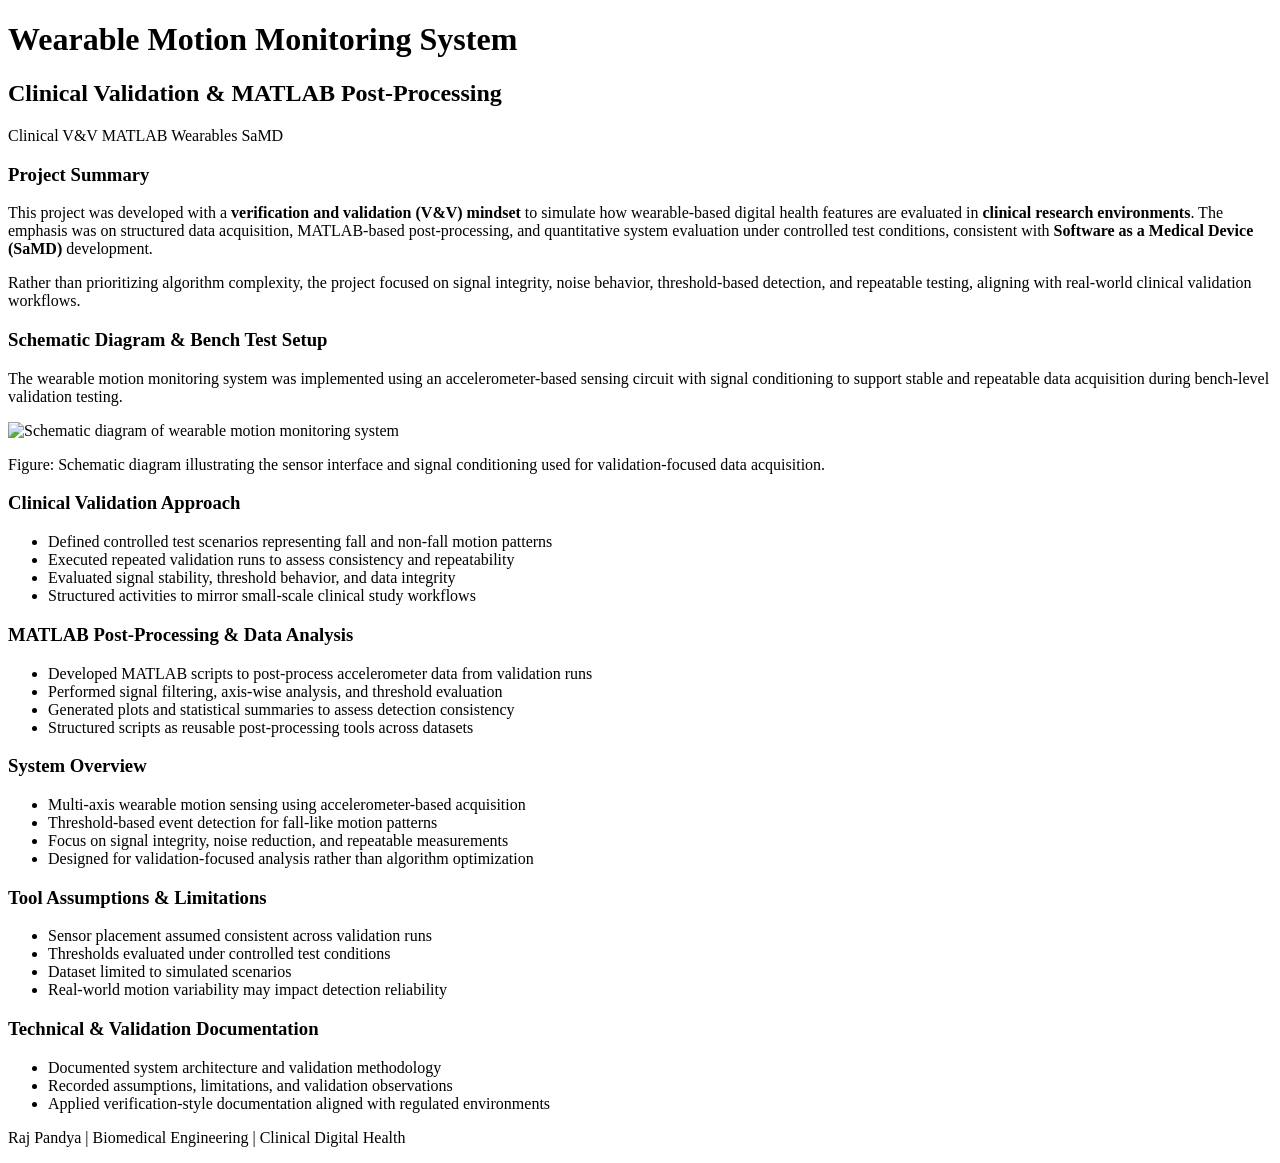
==== index.html @ 47ebea43 "Add schematic diagram and bench test setup section Added schematic diagram and bench test setup sect" ====
<!DOCTYPE html>
<html lang="en">
<head>
  <meta charset="UTF-8" />
  <title>Raj Pandya | Clinical Digital Health Portfolio</title>
  <link rel="stylesheet" href="style.css" />
</head>

<body>
  <div class="container">

    <header class="hero">
      <h1>Wearable Motion Monitoring System</h1>
      <h2>Clinical Validation & MATLAB Post-Processing</h2>

      <div class="tags">
        <span>Clinical V&V</span>
        <span>MATLAB</span>
        <span>Wearables</span>
        <span>SaMD</span>
      </div>
    </header>

    <section class="card">
      <h3>Project Summary</h3>
      <p>
        This project was developed with a <strong>verification and validation (V&V) mindset</strong>
        to simulate how wearable-based digital health features are evaluated in
        <strong>clinical research environments</strong>.
        The emphasis was on structured data acquisition, MATLAB-based post-processing,
        and quantitative system evaluation under controlled test conditions,
        consistent with <strong>Software as a Medical Device (SaMD)</strong> development.
      </p>
      <p>
        Rather than prioritizing algorithm complexity, the project focused on
        signal integrity, noise behavior, threshold-based detection, and repeatable testing,
        aligning with real-world clinical validation workflows.
      </p>
    </section>
    <section class="card">
  <h3>Schematic Diagram & Bench Test Setup</h3>

  <p>
    The wearable motion monitoring system was implemented using an accelerometer-based
    sensing circuit with signal conditioning to support stable and repeatable data acquisition
    during bench-level validation testing.
  </p>

  <img
    src="assets/images/wearable_motion_schematic.png"
    alt="Schematic diagram of wearable motion monitoring system"
    class="project-image"
  />

  <p class="image-caption">
    Figure: Schematic diagram illustrating the sensor interface and signal conditioning
    used for validation-focused data acquisition.
  </p>
</section>


    <section class="card">
      <h3>Clinical Validation Approach</h3>
      <ul>
        <li>Defined controlled test scenarios representing fall and non-fall motion patterns</li>
        <li>Executed repeated validation runs to assess consistency and repeatability</li>
        <li>Evaluated signal stability, threshold behavior, and data integrity</li>
        <li>Structured activities to mirror small-scale clinical study workflows</li>
      </ul>
    </section>

    <section class="card">
      <h3>MATLAB Post-Processing & Data Analysis</h3>
      <ul>
        <li>Developed MATLAB scripts to post-process accelerometer data from validation runs</li>
        <li>Performed signal filtering, axis-wise analysis, and threshold evaluation</li>
        <li>Generated plots and statistical summaries to assess detection consistency</li>
        <li>Structured scripts as reusable post-processing tools across datasets</li>
      </ul>
    </section>

    <section class="card">
      <h3>System Overview</h3>
      <ul>
        <li>Multi-axis wearable motion sensing using accelerometer-based acquisition</li>
        <li>Threshold-based event detection for fall-like motion patterns</li>
        <li>Focus on signal integrity, noise reduction, and repeatable measurements</li>
        <li>Designed for validation-focused analysis rather than algorithm optimization</li>
      </ul>
    </section>

    <section class="card">
      <h3>Tool Assumptions & Limitations</h3>
      <ul>
        <li>Sensor placement assumed consistent across validation runs</li>
        <li>Thresholds evaluated under controlled test conditions</li>
        <li>Dataset limited to simulated scenarios</li>
        <li>Real-world motion variability may impact detection reliability</li>
      </ul>
    </section>

    <section class="card">
      <h3>Technical & Validation Documentation</h3>
      <ul>
        <li>Documented system architecture and validation methodology</li>
        <li>Recorded assumptions, limitations, and validation observations</li>
        <li>Applied verification-style documentation aligned with regulated environments</li>
      </ul>
    </section>

    <footer>
      <p>Raj Pandya | Biomedical Engineering | Clinical Digital Health</p>
    </footer>

  </div>
</body>
</html>
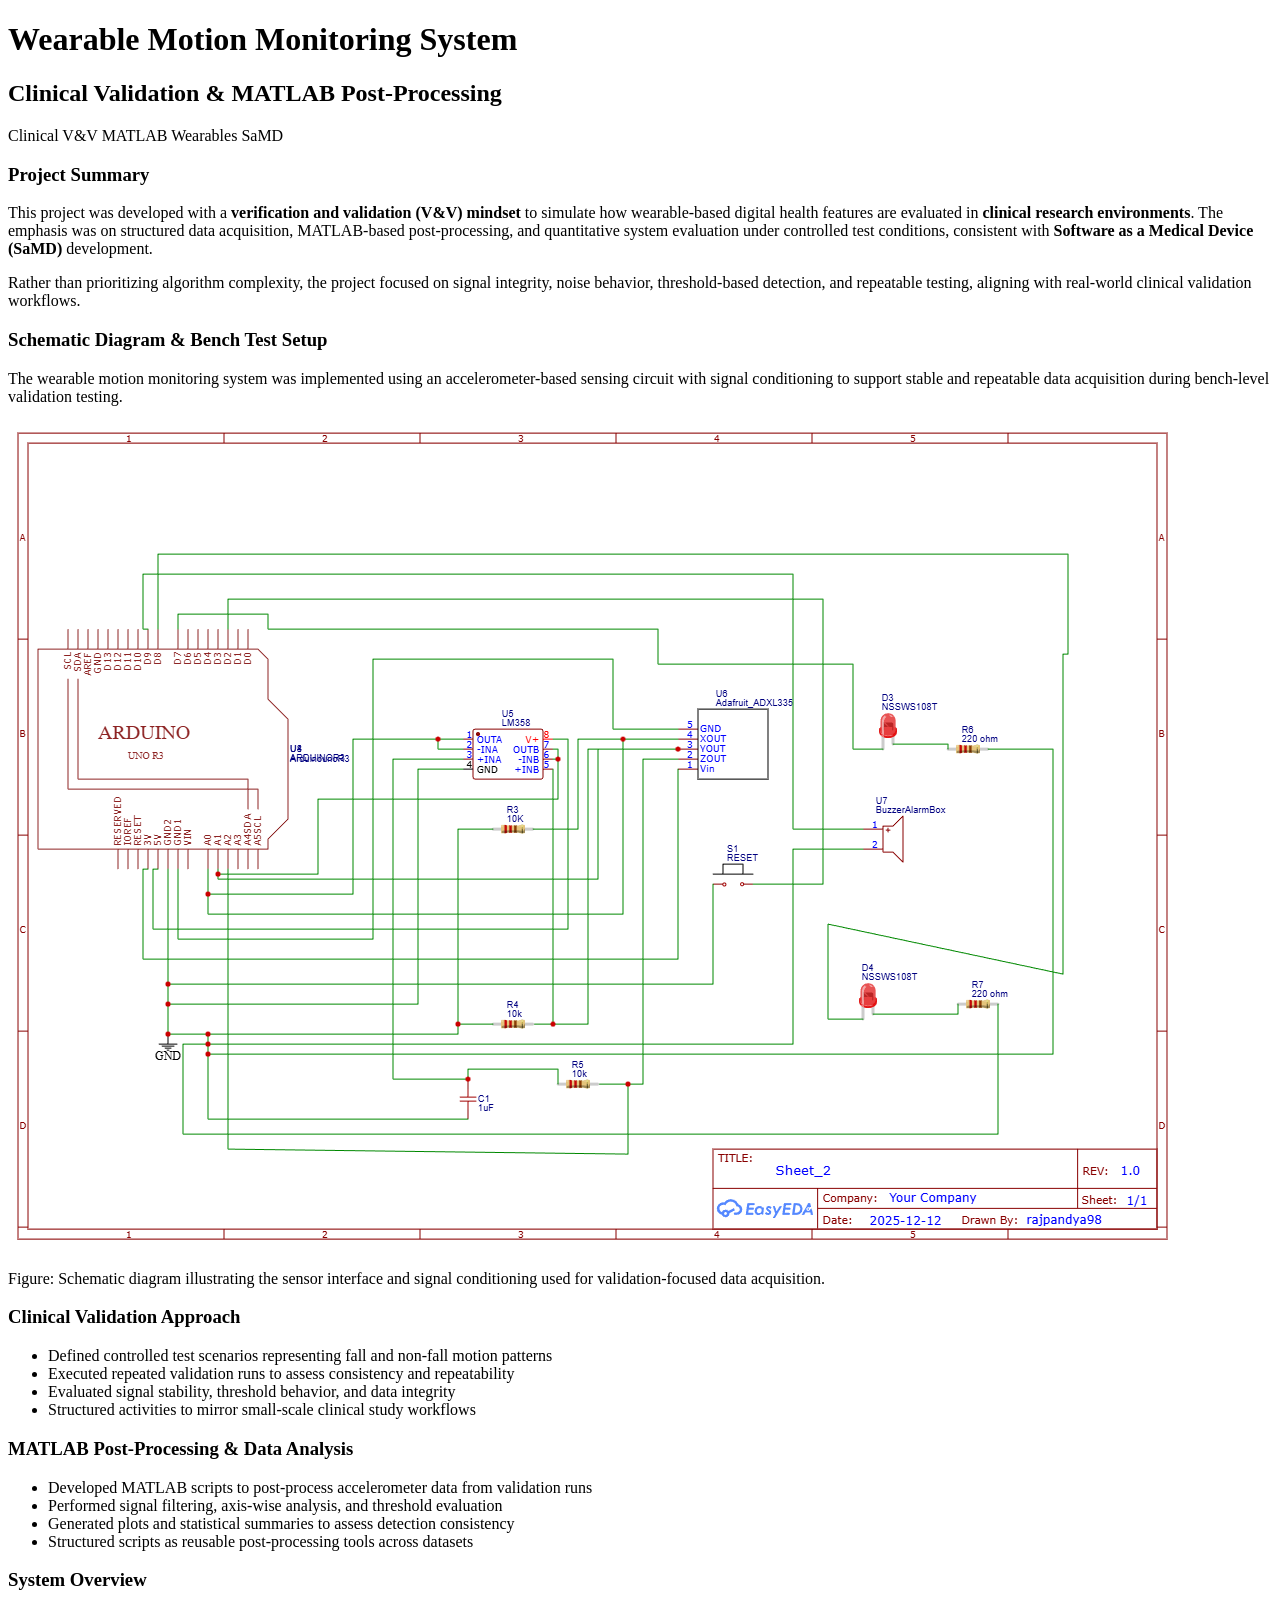
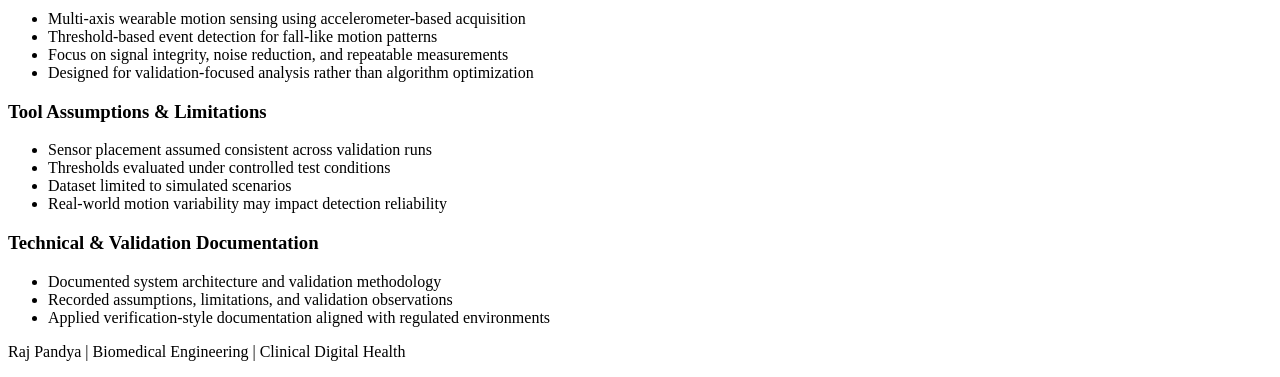
==== commit f10e38e3: "Update image source path in index.html" ====
--- a/index.html
+++ b/index.html
@@ -47,7 +47,7 @@
   </p>
 
   <img
-    src="assets/images/wearable_motion_schematic.png"
+    src="wearable_motion_schematic.png"
     alt="Schematic diagram of wearable motion monitoring system"
     class="project-image"
   />
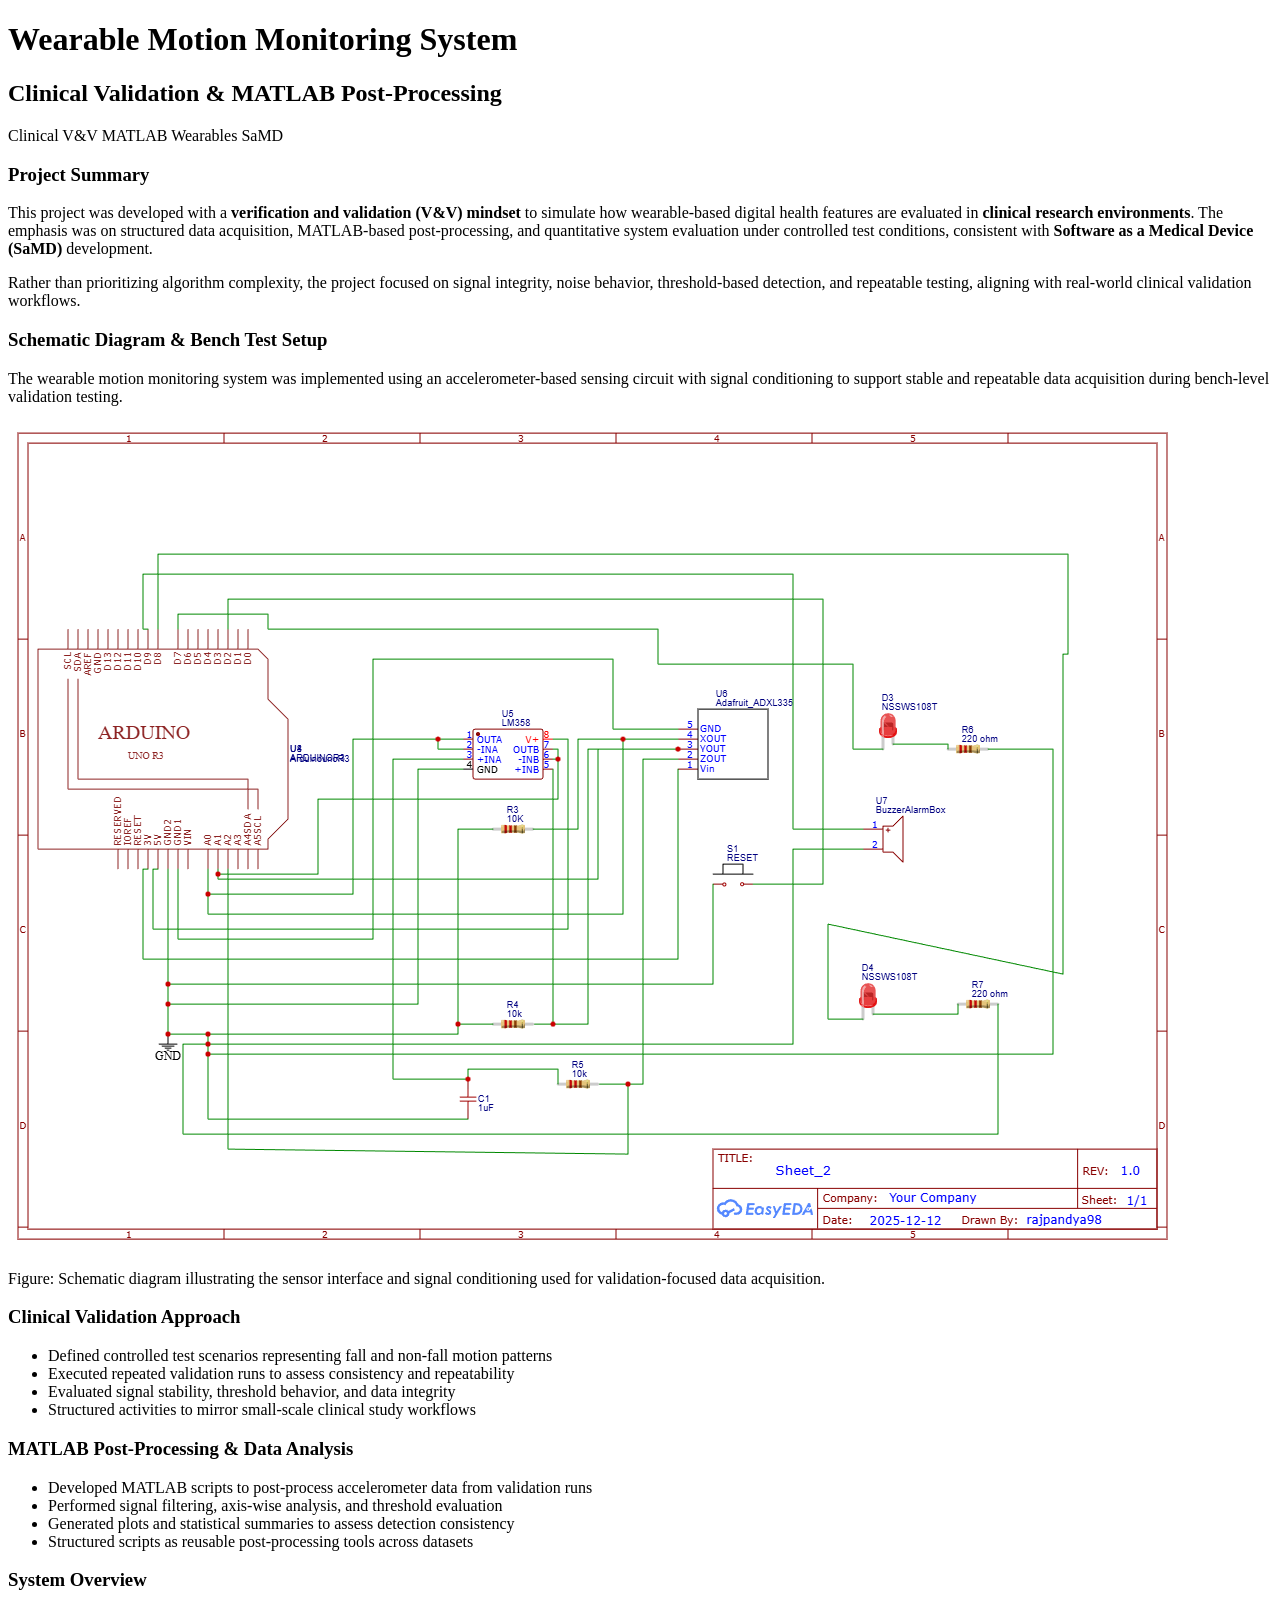
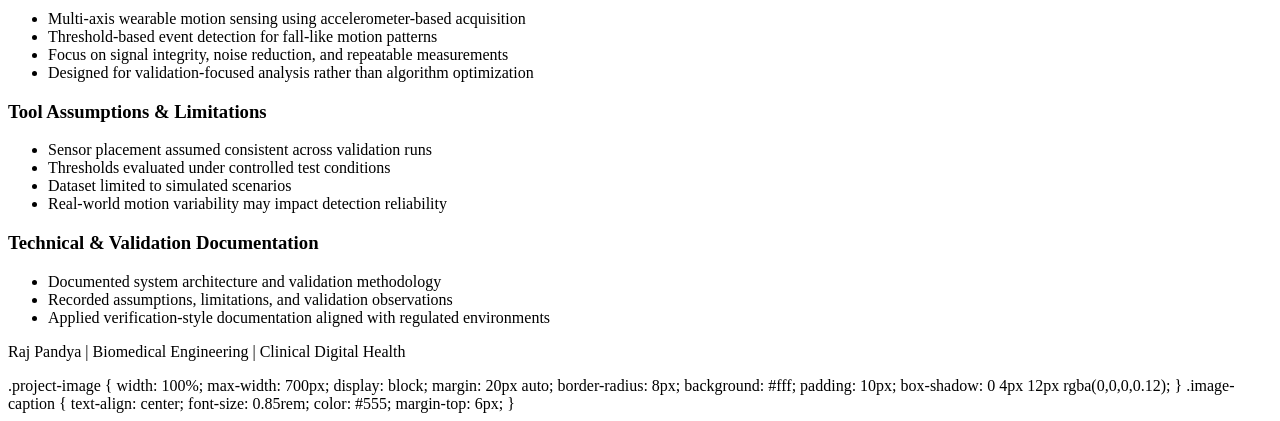
==== commit e258007e: "Add styles for project images and captions Added styles for project images and captions." ====
--- a/index.html
+++ b/index.html
@@ -115,3 +115,22 @@
   </div>
 </body>
 </html>
+
+.project-image {
+  width: 100%;
+  max-width: 700px;
+  display: block;
+  margin: 20px auto;
+  border-radius: 8px;
+  background: #fff;
+  padding: 10px;
+  box-shadow: 0 4px 12px rgba(0,0,0,0.12);
+}
+
+.image-caption {
+  text-align: center;
+  font-size: 0.85rem;
+  color: #555;
+  margin-top: 6px;
+}
+
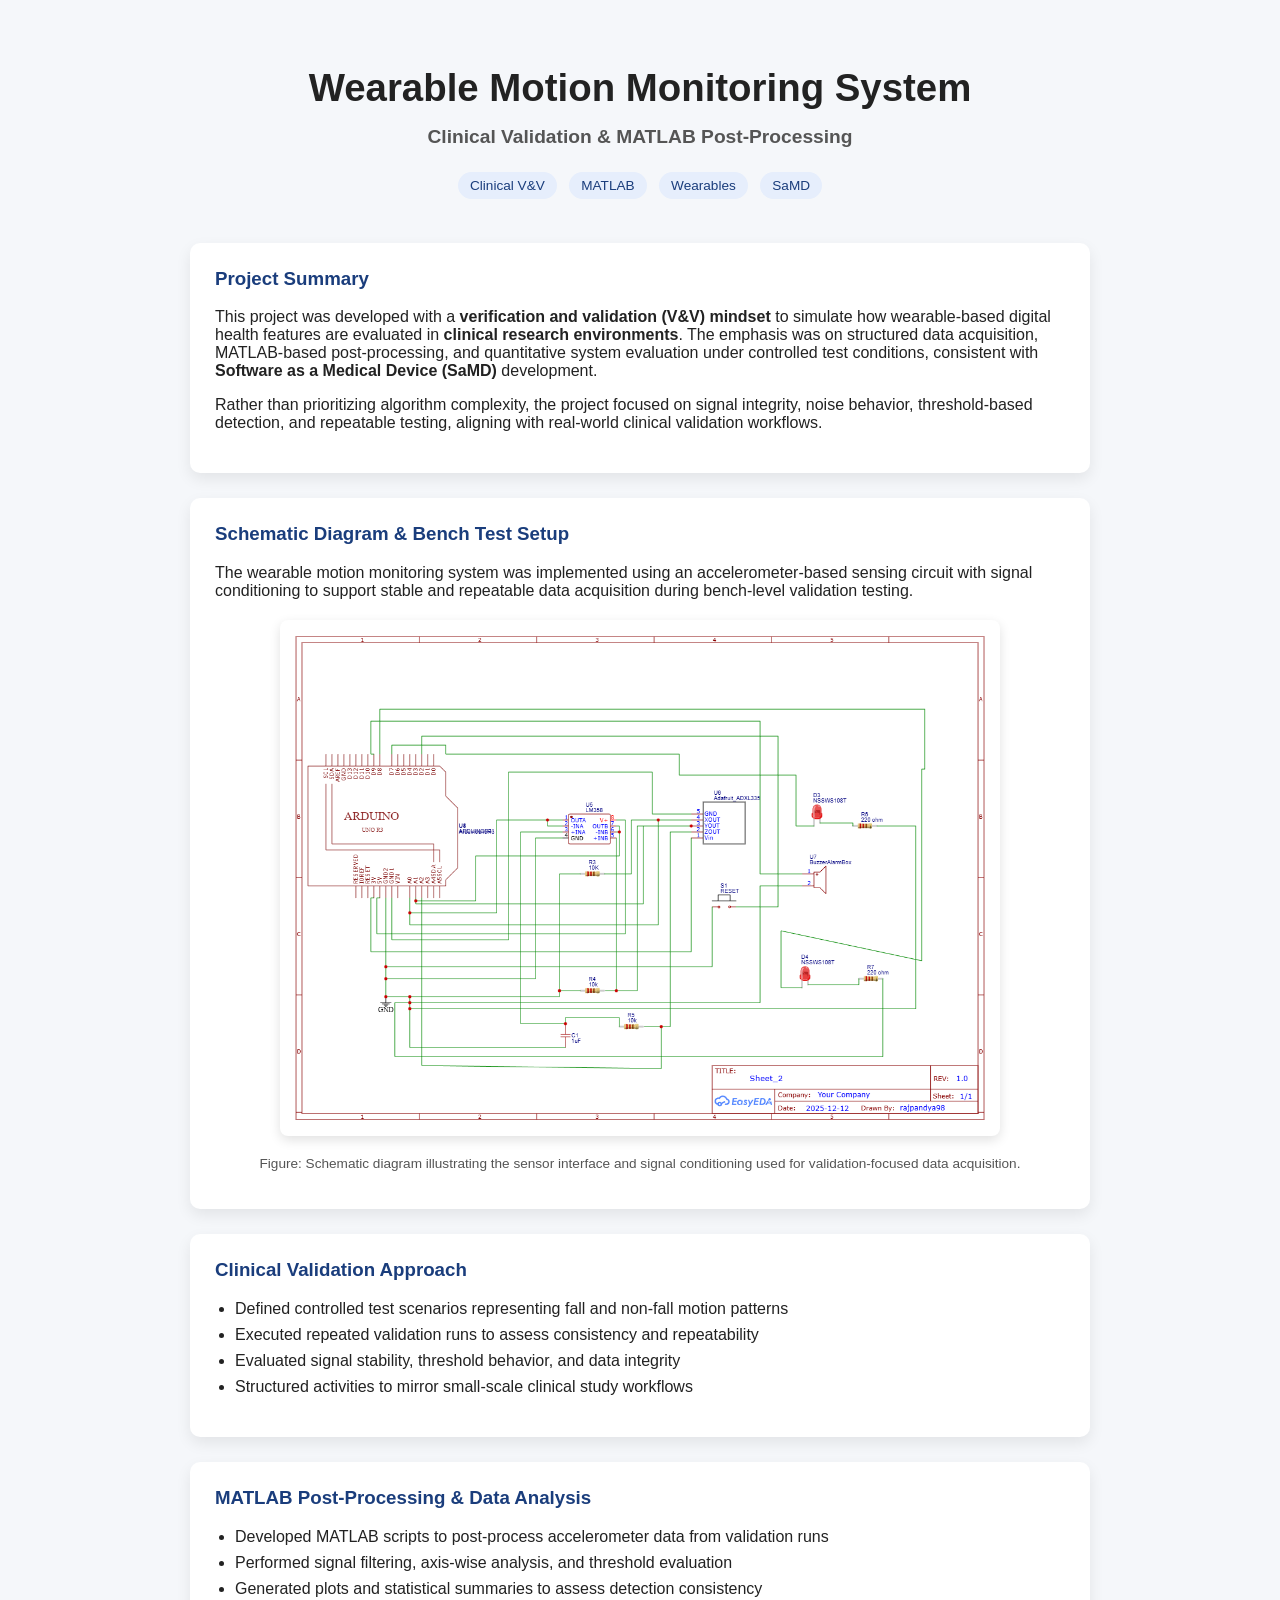
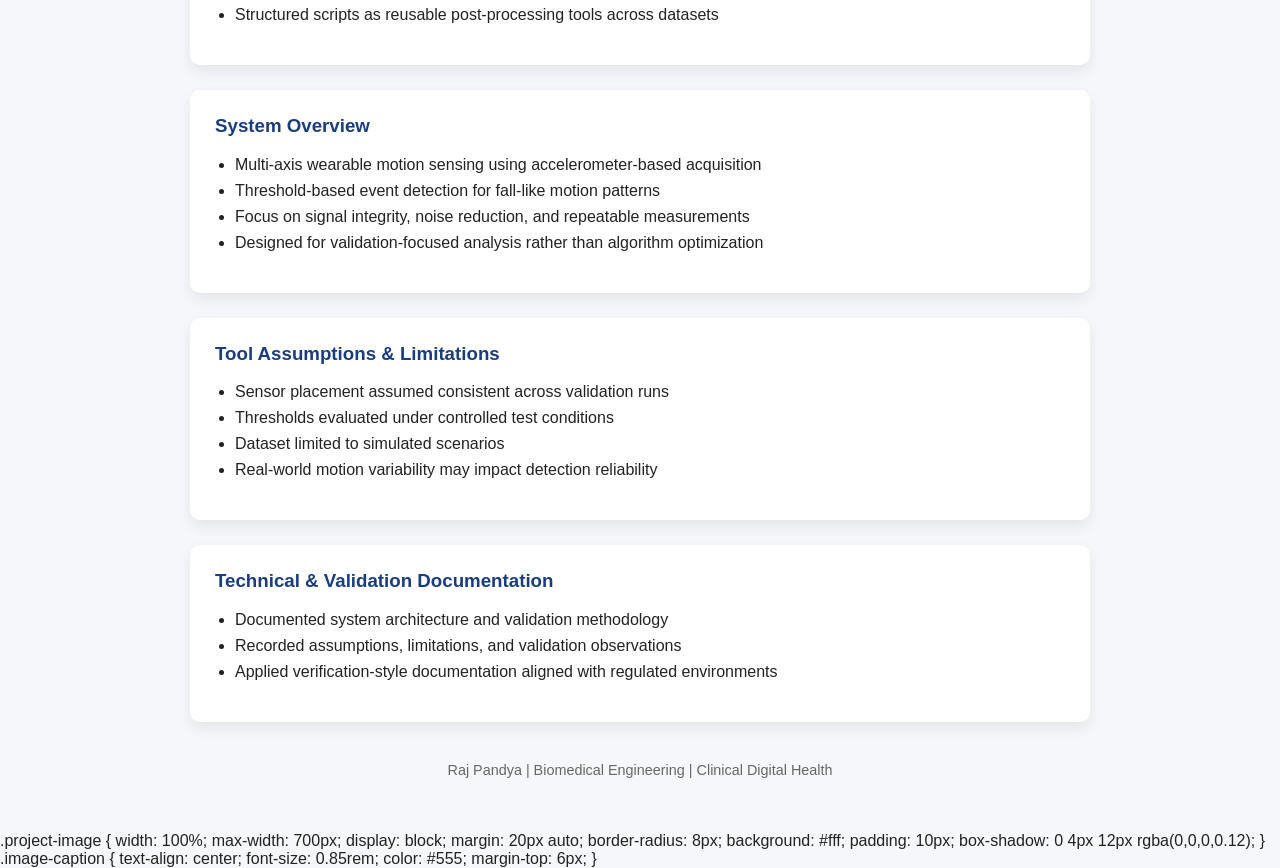
==== commit 383a90ce: "Fix HTML link tag self-closing syntax" ====
--- a/index.html
+++ b/index.html
@@ -3,7 +3,7 @@
 <head>
   <meta charset="UTF-8" />
   <title>Raj Pandya | Clinical Digital Health Portfolio</title>
-  <link rel="stylesheet" href="style.css" />
+ <link rel="stylesheet" href="style.css">
 </head>
 
 <body>
--- a/style.css
+++ b/style.css
@@ -0,0 +1,102 @@
+body {
+  font-family: "Segoe UI", Arial, sans-serif;
+  background-color: #f5f7fa;
+  color: #222;
+  margin: 0;
+  padding: 0;
+}
+
+.container {
+  max-width: 900px;
+  margin: auto;
+  padding: 40px 20px;
+}
+
+.hero {
+  text-align: center;
+  margin-bottom: 40px;
+}
+
+.hero h1 {
+  font-size: 2.4rem;
+  margin-bottom: 10px;
+}
+
+.hero h2 {
+  font-size: 1.2rem;
+  color: #555;
+  margin-bottom: 20px;
+}
+
+.tags span {
+  display: inline-block;
+  background: #e6eefc;
+  color: #1a3d7c;
+  padding: 6px 12px;
+  border-radius: 20px;
+  font-size: 0.85rem;
+  margin: 4px;
+}
+
+.card {
+  background: white;
+  border-radius: 10px;
+  padding: 25px;
+  margin-bottom: 25px;
+  box-shadow: 0 6px 15px rgba(0,0,0,0.08);
+}
+
+.card h3 {
+  margin-top: 0;
+  color: #1a3d7c;
+}
+
+.card ul {
+  padding-left: 20px;
+}
+
+.card li {
+  margin-bottom: 8px;
+}
+
+.project-image {
+  width: 100%;
+  max-width: 700px;
+  display: block;
+  margin: 20px auto;
+  border-radius: 8px;
+  background: #fff;
+  padding: 10px;
+  box-shadow: 0 4px 12px rgba(0,0,0,0.12);
+}
+
+.image-caption {
+  text-align: center;
+  font-size: 0.85rem;
+  color: #555;
+  margin-top: 6px;
+}
+
+.video-container {
+  position: relative;
+  padding-bottom: 56.25%;
+  height: 0;
+  overflow: hidden;
+  border-radius: 10px;
+  margin-top: 15px;
+}
+
+.video-container iframe {
+  position: absolute;
+  top: 0;
+  left: 0;
+  width: 100%;
+  height: 100%;
+}
+
+footer {
+  text-align: center;
+  color: #666;
+  font-size: 0.9rem;
+  margin-top: 40px;
+}
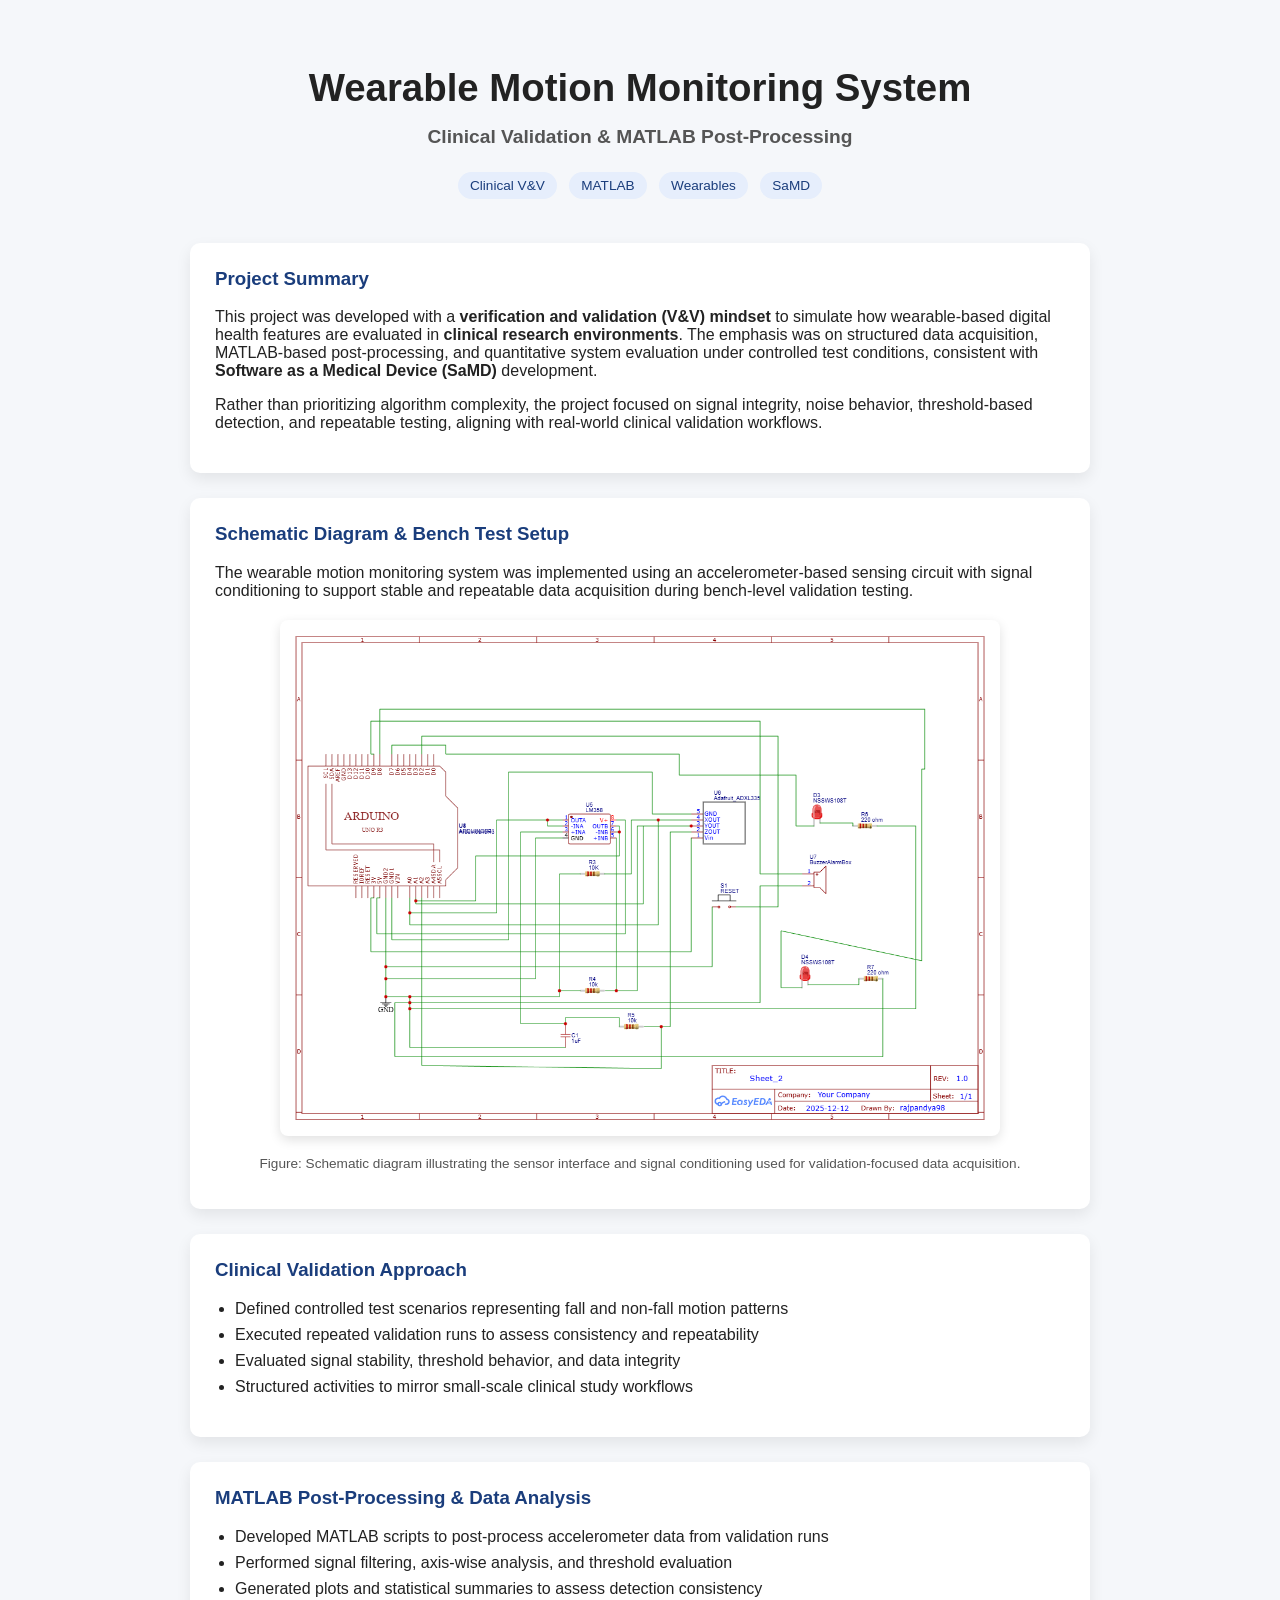
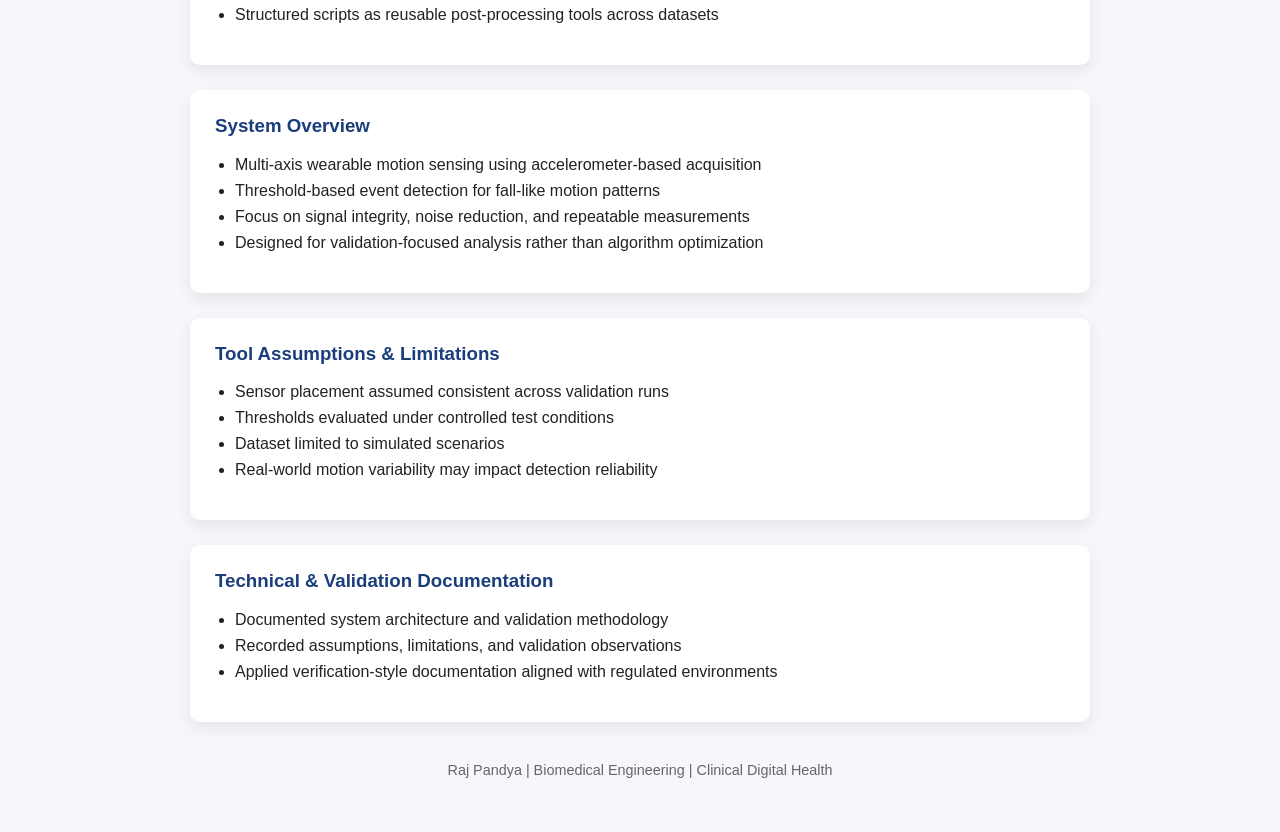
==== commit 28e543aa: "Remove project image and caption styles Removed CSS styles for project image and caption." ====
--- a/index.html
+++ b/index.html
@@ -116,21 +116,3 @@
 </body>
 </html>
 
-.project-image {
-  width: 100%;
-  max-width: 700px;
-  display: block;
-  margin: 20px auto;
-  border-radius: 8px;
-  background: #fff;
-  padding: 10px;
-  box-shadow: 0 4px 12px rgba(0,0,0,0.12);
-}
-
-.image-caption {
-  text-align: center;
-  font-size: 0.85rem;
-  color: #555;
-  margin-top: 6px;
-}
-
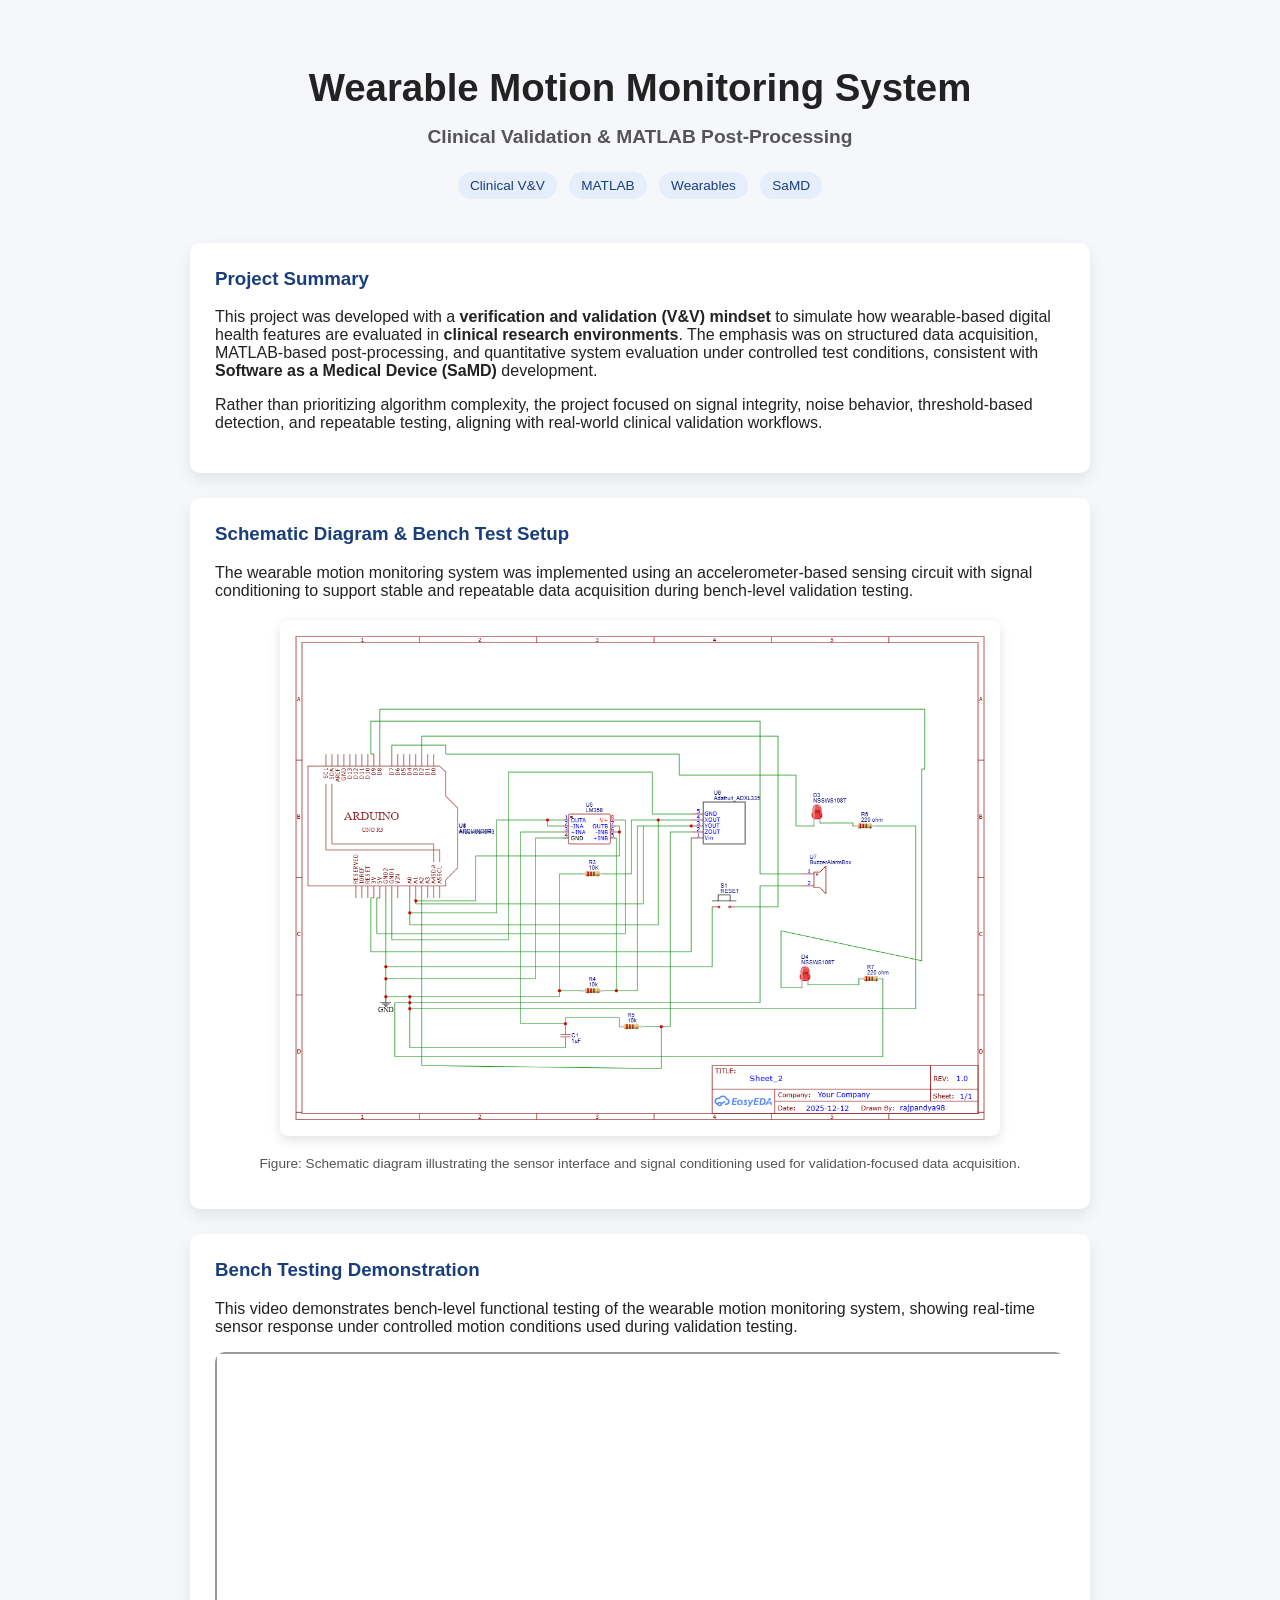
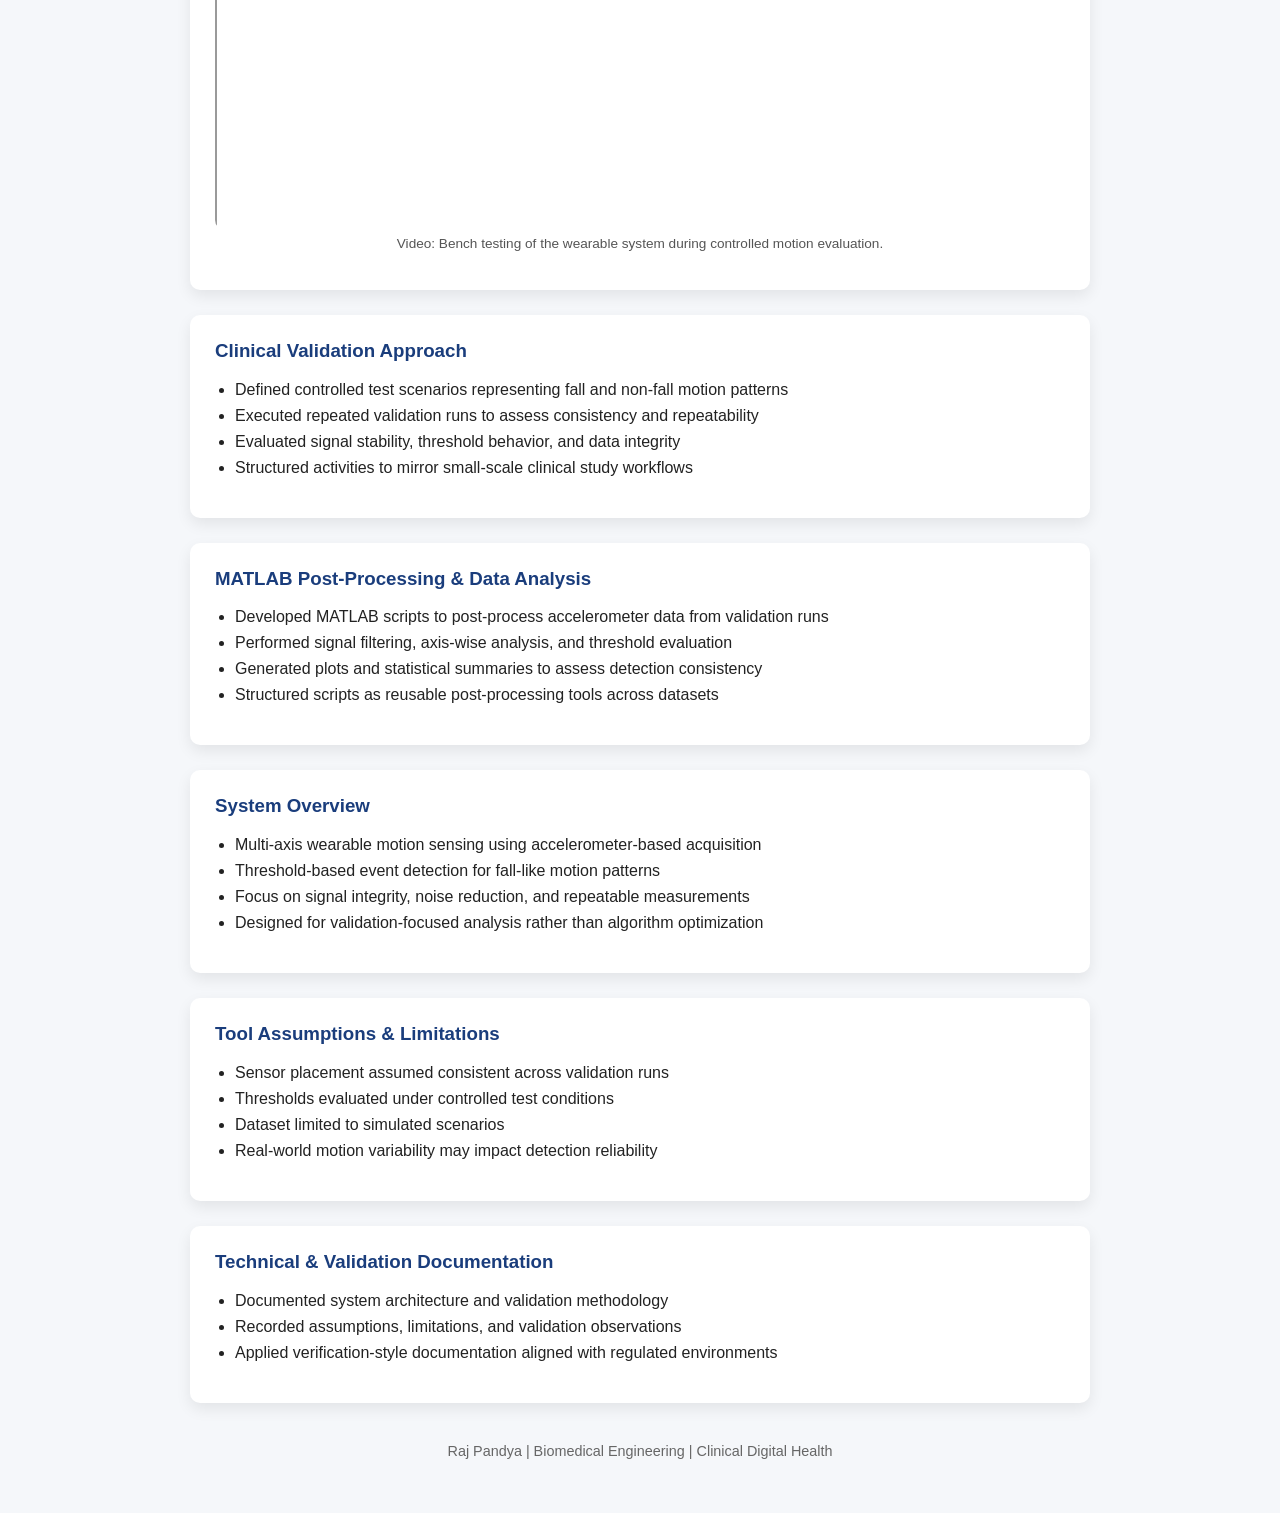
==== commit 017ff184: "Add bench testing demonstration section Added a section for bench testing demonstration with video." ====
--- a/index.html
+++ b/index.html
@@ -55,6 +55,26 @@
   <p class="image-caption">
     Figure: Schematic diagram illustrating the sensor interface and signal conditioning
     used for validation-focused data acquisition.
+  </p>    
+</section>
+<section class="card">
+  <h3>Bench Testing Demonstration</h3>
+
+  <p>
+    This video demonstrates bench-level functional testing of the wearable motion
+    monitoring system, showing real-time sensor response under controlled motion
+    conditions used during validation testing.
+  </p>
+
+  <div class="video-container">
+    <iframe
+      src="https://drive.google.com/file/d/1nckBxTOEhTz1Xihux_kiyo4X2bBspuQq/view?usp=drive_link"
+      allow="autoplay">
+    </iframe>
+  </div>
+
+  <p class="image-caption">
+    Video: Bench testing of the wearable system during controlled motion evaluation.
   </p>
 </section>
 
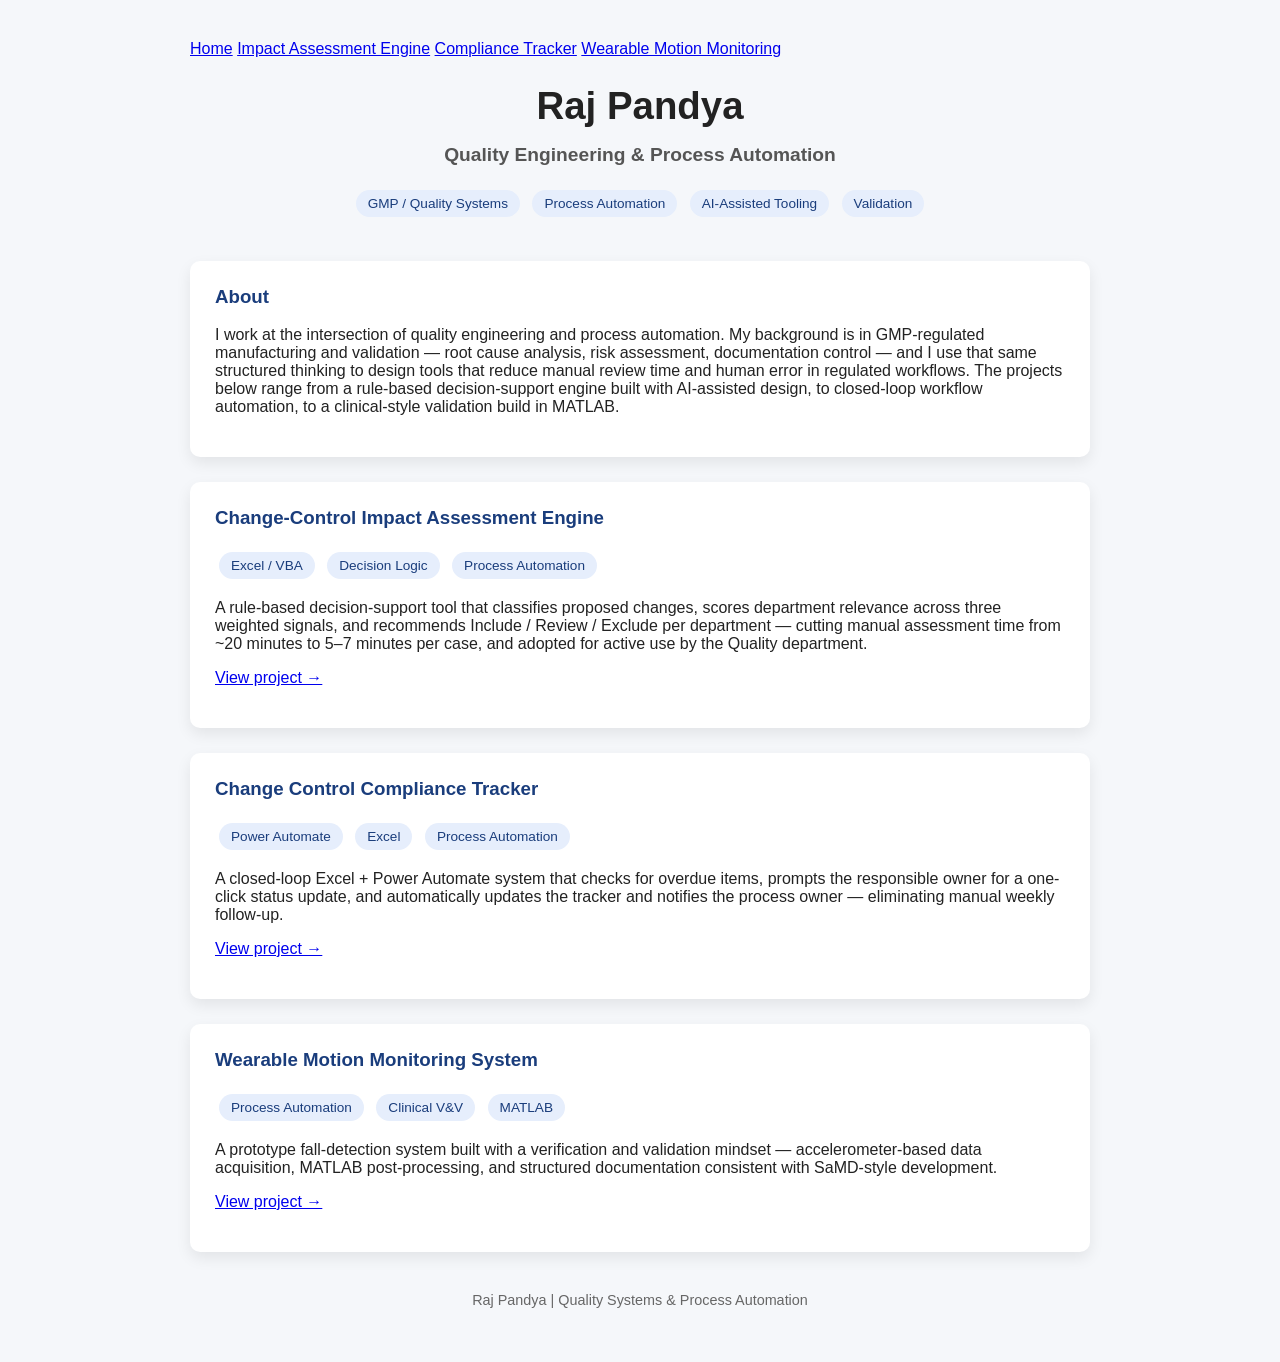
==== commit 002ee6d2: "Update title and content for quality systems focus" ====
--- a/index.html
+++ b/index.html
@@ -2,137 +2,97 @@
 <html lang="en">
 <head>
   <meta charset="UTF-8" />
-  <title>Raj Pandya | Clinical Digital Health Portfolio</title>
+  <title>Raj Pandya | Quality Systems & Process Automation</title>
  <link rel="stylesheet" href="style.css">
 </head>
 
 <body>
   <div class="container">
 
+    <nav class="site-nav">
+      <a href="index.html" class="active">Home</a>
+      <a href="impact-assessment-engine.html">Impact Assessment Engine</a>
+      <a href="compliance-tracker.html">Compliance Tracker</a>
+      <a href="wearable-monitoring.html">Wearable Motion Monitoring</a>
+    </nav>
+
     <header class="hero">
-      <h1>Wearable Motion Monitoring System</h1>
-      <h2>Clinical Validation & MATLAB Post-Processing</h2>
+      <h1>Raj Pandya</h1>
+      <h2>Quality Engineering &amp; Process Automation</h2>
 
       <div class="tags">
-        <span>Clinical V&V</span>
-        <span>MATLAB</span>
-        <span>Wearables</span>
-        <span>SaMD</span>
+        <span>GMP / Quality Systems</span>
+        <span>Process Automation</span>
+        <span>AI-Assisted Tooling</span>
+        <span>Validation</span>
       </div>
     </header>
 
     <section class="card">
-      <h3>Project Summary</h3>
+      <h3>About</h3>
       <p>
-        This project was developed with a <strong>verification and validation (V&V) mindset</strong>
-        to simulate how wearable-based digital health features are evaluated in
-        <strong>clinical research environments</strong>.
-        The emphasis was on structured data acquisition, MATLAB-based post-processing,
-        and quantitative system evaluation under controlled test conditions,
-        consistent with <strong>Software as a Medical Device (SaMD)</strong> development.
+        I work at the intersection of quality engineering and process automation.
+        My background is in GMP-regulated manufacturing and validation &mdash; root
+        cause analysis, risk assessment, documentation control &mdash; and I use that
+        same structured thinking to design tools that reduce manual review time and
+        human error in regulated workflows. The projects below range from a rule-based
+        decision-support engine built with AI-assisted design, to closed-loop workflow
+        automation, to a clinical-style validation build in MATLAB.
       </p>
-      <p>
-        Rather than prioritizing algorithm complexity, the project focused on
-        signal integrity, noise behavior, threshold-based detection, and repeatable testing,
-        aligning with real-world clinical validation workflows.
-      </p>
-    </section>
-    <section class="card">
-  <h3>Schematic Diagram & Bench Test Setup</h3>
-
-  <p>
-    The wearable motion monitoring system was implemented using an accelerometer-based
-    sensing circuit with signal conditioning to support stable and repeatable data acquisition
-    during bench-level validation testing.
-  </p>
-
-  <img
-    src="wearable_motion_schematic.png"
-    alt="Schematic diagram of wearable motion monitoring system"
-    class="project-image"
-  />
-
-  <p class="image-caption">
-    Figure: Schematic diagram illustrating the sensor interface and signal conditioning
-    used for validation-focused data acquisition.
-  </p>    
-</section>
-<section class="card">
-  <h3>Bench Testing Demonstration</h3>
-
-  <p>
-    This video demonstrates bench-level functional testing of the wearable motion
-    monitoring system, showing real-time sensor response under controlled motion
-    conditions used during validation testing.
-  </p>
-
-  <div class="video-container">
-    <iframe
-      src="https://drive.google.com/file/d/1nckBxTOEhTz1Xihux_kiyo4X2bBspuQq/view?usp=drive_link"
-      allow="autoplay">
-    </iframe>
-  </div>
-
-  <p class="image-caption">
-    Video: Bench testing of the wearable system during controlled motion evaluation.
-  </p>
-</section>
-
-
-    <section class="card">
-      <h3>Clinical Validation Approach</h3>
-      <ul>
-        <li>Defined controlled test scenarios representing fall and non-fall motion patterns</li>
-        <li>Executed repeated validation runs to assess consistency and repeatability</li>
-        <li>Evaluated signal stability, threshold behavior, and data integrity</li>
-        <li>Structured activities to mirror small-scale clinical study workflows</li>
-      </ul>
     </section>
 
     <section class="card">
-      <h3>MATLAB Post-Processing & Data Analysis</h3>
-      <ul>
-        <li>Developed MATLAB scripts to post-process accelerometer data from validation runs</li>
-        <li>Performed signal filtering, axis-wise analysis, and threshold evaluation</li>
-        <li>Generated plots and statistical summaries to assess detection consistency</li>
-        <li>Structured scripts as reusable post-processing tools across datasets</li>
-      </ul>
+      <h3>Change-Control Impact Assessment Engine</h3>
+      <div class="tags">
+        <span>Excel / VBA</span>
+        <span>Decision Logic</span>
+        <span>Process Automation</span>
+      </div>
+      <p>
+        A rule-based decision-support tool that classifies proposed changes, scores
+        department relevance across three weighted signals, and recommends
+        Include / Review / Exclude per department &mdash; cutting manual assessment
+        time from ~20 minutes to 5&ndash;7 minutes per case, and adopted for active
+        use by the Quality department.
+      </p>
+      <p><a href="impact-assessment-engine.html">View project &rarr;</a></p>
     </section>
 
     <section class="card">
-      <h3>System Overview</h3>
-      <ul>
-        <li>Multi-axis wearable motion sensing using accelerometer-based acquisition</li>
-        <li>Threshold-based event detection for fall-like motion patterns</li>
-        <li>Focus on signal integrity, noise reduction, and repeatable measurements</li>
-        <li>Designed for validation-focused analysis rather than algorithm optimization</li>
-      </ul>
+      <h3>Change Control Compliance Tracker</h3>
+      <div class="tags">
+        <span>Power Automate</span>
+        <span>Excel</span>
+        <span>Process Automation</span>
+      </div>
+      <p>
+        A closed-loop Excel + Power Automate system that checks for overdue items,
+        prompts the responsible owner for a one-click status update, and automatically
+        updates the tracker and notifies the process owner &mdash; eliminating manual
+        weekly follow-up.
+      </p>
+      <p><a href="compliance-tracker.html">View project &rarr;</a></p>
     </section>
 
     <section class="card">
-      <h3>Tool Assumptions & Limitations</h3>
-      <ul>
-        <li>Sensor placement assumed consistent across validation runs</li>
-        <li>Thresholds evaluated under controlled test conditions</li>
-        <li>Dataset limited to simulated scenarios</li>
-        <li>Real-world motion variability may impact detection reliability</li>
-      </ul>
-    </section>
-
-    <section class="card">
-      <h3>Technical & Validation Documentation</h3>
-      <ul>
-        <li>Documented system architecture and validation methodology</li>
-        <li>Recorded assumptions, limitations, and validation observations</li>
-        <li>Applied verification-style documentation aligned with regulated environments</li>
-      </ul>
+      <h3>Wearable Motion Monitoring System</h3>
+      <div class="tags">
+        <span>Process Automation</span>
+        <span>Clinical V&amp;V</span>
+        <span>MATLAB</span>
+      </div>
+      <p>
+        A prototype fall-detection system built with a verification and validation
+        mindset &mdash; accelerometer-based data acquisition, MATLAB post-processing,
+        and structured documentation consistent with SaMD-style development.
+      </p>
+      <p><a href="wearable-monitoring.html">View project &rarr;</a></p>
     </section>
 
     <footer>
-      <p>Raj Pandya | Biomedical Engineering | Clinical Digital Health</p>
+      <p>Raj Pandya | Quality Systems & Process Automation</p>
     </footer>
 
   </div>
 </body>
 </html>
-
